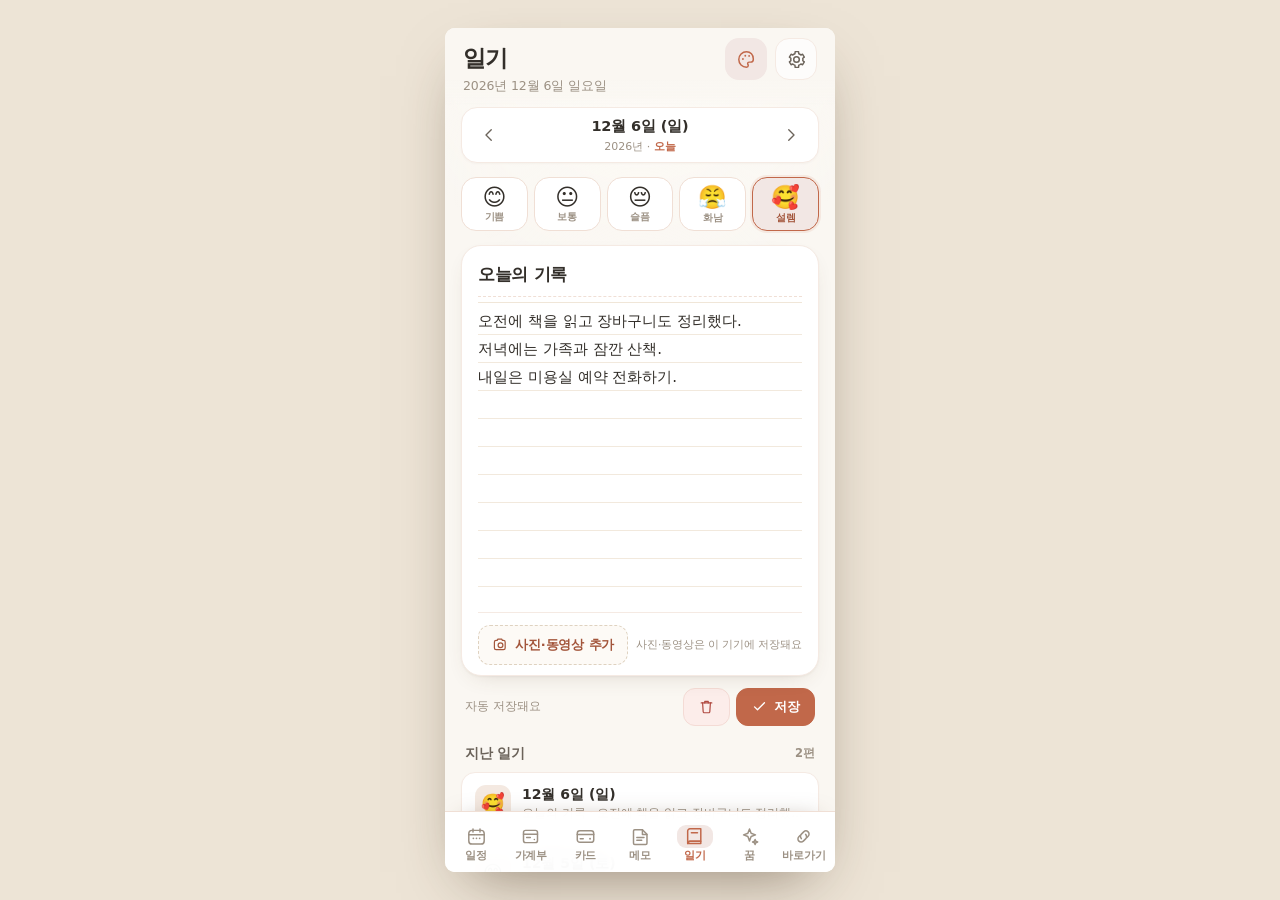
==== preview-frame.html @ 3aa45171 "임시: 휴대폰 크기 미리보기 틀(검수용)" ====
<!DOCTYPE html>
<html lang="ko">
<head>
<meta charset="utf-8">
<meta name="viewport" content="width=device-width, initial-scale=1">
<title>휴대폰 크기 미리보기 (임시)</title>
<style>
  html,body{margin:0;background:#EDE4D6;min-height:100vh;display:grid;place-items:center;
    font-family:-apple-system,BlinkMacSystemFont,'Noto Sans KR',system-ui,sans-serif;}
  .phone{width:390px;height:844px;border:0;border-radius:10px;background:#FAF7F2;
    box-shadow:0 24px 60px -24px rgba(60,40,20,.55);}
</style>
</head>
<body>
  <iframe class="phone" id="phone" src="index.html?tab=diary" title="나의 다이어리 390x844 미리보기"></iframe>
</body>
</html>
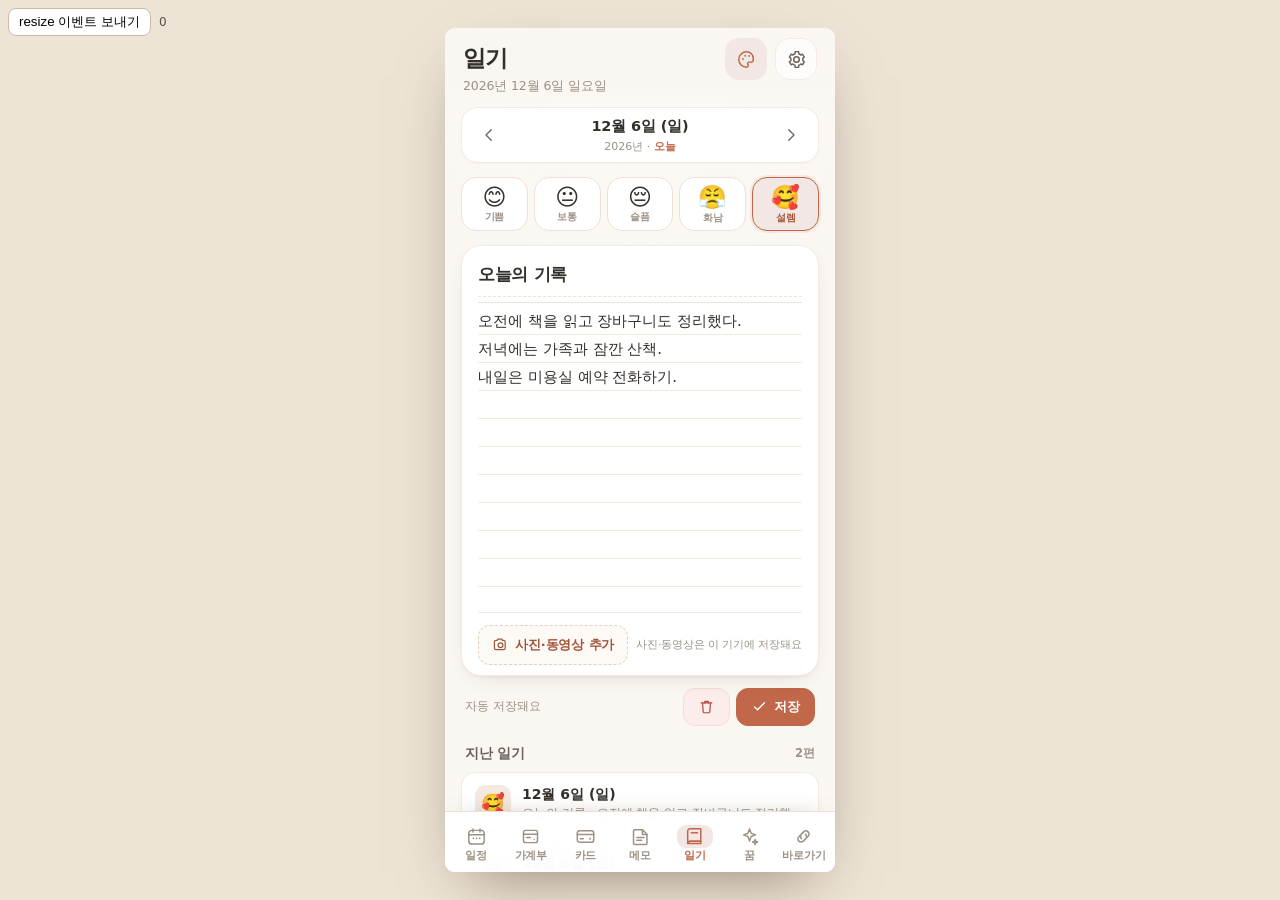
==== commit 2ce82a67: "임시: 미리보기 틀에 resize 이벤트 보내기 버튼" ====
--- a/preview-frame.html
+++ b/preview-frame.html
@@ -9,9 +9,39 @@
     font-family:-apple-system,BlinkMacSystemFont,'Noto Sans KR',system-ui,sans-serif;}
   .phone{width:390px;height:844px;border:0;border-radius:10px;background:#FAF7F2;
     box-shadow:0 24px 60px -24px rgba(60,40,20,.55);}
+  .tools{position:fixed;left:8px;top:8px;display:flex;gap:8px;align-items:center;font-size:12px;color:#5B5248;}
+  .tools button{height:28px;padding:0 10px;border-radius:8px;border:1px solid #C9BBA6;background:#fff;}
 </style>
 </head>
 <body>
-  <iframe class="phone" id="phone" src="index.html?tab=diary" title="나의 다이어리 390x844 미리보기"></iframe>
+  <div class="tools">
+    <button type="button" id="fire-resize">resize 이벤트 보내기</button>
+    <span id="fired">0</span>
+  </div>
+  <iframe class="phone" id="phone" title="나의 다이어리 390x844 미리보기" src="about:blank"></iframe>
+  <script>
+    // 검수용 임시 틀: 저장소(서비스워커 캐시)를 비운 뒤 새 화면을 불러옵니다.
+    (async function () {
+      try {
+        if ('serviceWorker' in navigator) {
+          const regs = await navigator.serviceWorker.getRegistrations();
+          await Promise.all(regs.map(function (r) { return r.unregister(); }));
+        }
+        if (window.caches) {
+          const keys = await caches.keys();
+          await Promise.all(keys.map(function (k) { return caches.delete(k); }));
+        }
+      } catch (e) {}
+      document.getElementById('phone').src = 'index.html?tab=diary&v=6';
+    })();
+
+    // 키보드가 올라올 때 브라우저가 보내는 resize 이벤트를 대신 보내 봅니다.
+    document.getElementById('fire-resize').addEventListener('click', function () {
+      const w = document.getElementById('phone').contentWindow;
+      w.dispatchEvent(new Event('resize'));
+      window.__resizeFired = (window.__resizeFired || 0) + 1;
+      document.getElementById('fired').textContent = String(window.__resizeFired);
+    });
+  </script>
 </body>
 </html>
